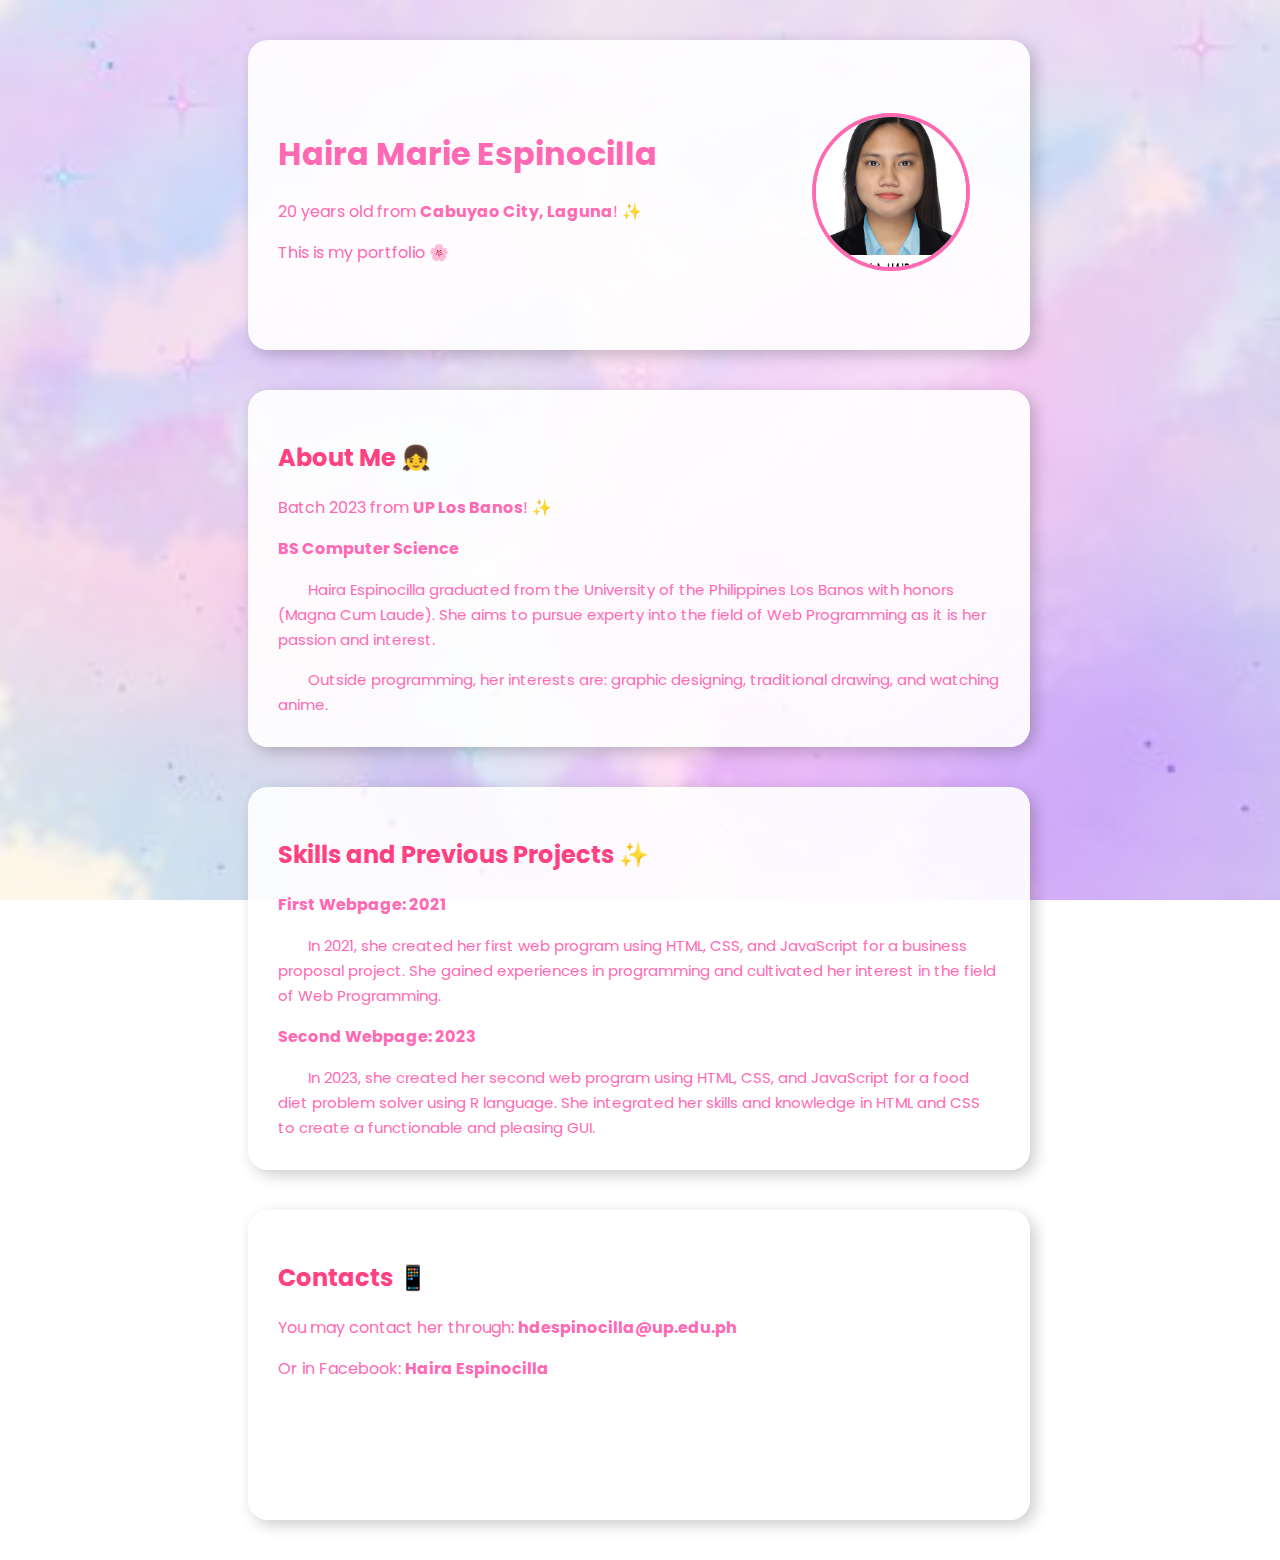
==== EspinocillaHTML/Exercise1.html @ 1c54778d "Add files via upload" ====
<!DOCTYPE html>
<html>
    <title> My Portfolio </title>
    <head>
        <style>
            body {
              background-image: url('pinkBG.png');
            }
        </style> 
        <link rel = "stylesheet" href = "Exercise1.css">
        <style>
            body {
              background-image: url('pinkBG.jpg');
              background-repeat: no-repeat;
               background-attachment: fixed;
              background-size: 100% 100%;
              margin-left: 248px;
              margin-right:250px;
            }
        </style> 
    </head>
        <body>
            <div class="container profile-container">
                <div class="profile-text">
                    <h1>Haira Marie Espinocilla</h1>
                    <p>20 years old from <b>Cabuyao City, Laguna</b>! ✨</p>
                    <p>This is my portfolio 🌸</p>
                </div>
                <div class="profile-image">
                    <img src="myPhoto.jpg" alt="myPic">
                </div>
            </div>

            <div class="container info-container">
                <h2> About Me 👧</h2>
                <p> Batch 2023 from <b>UP Los Banos</b>! ✨</p>
                <p> <b>BS Computer Science</b></p>
                <p2> Haira Espinocilla graduated from the University of the Philippines Los Banos with honors (Magna Cum Laude). She aims to pursue experty into the field of Web Programming as it is her passion and interest.</p>
                <p2> Outside programming, her interests are: graphic designing, traditional drawing, and watching anime.</p2>
            </div>

            <div class="container info-container">
                <h2> Skills and Previous Projects ✨</h2>
                <p> <b>First Webpage: 2021</b></p>
                <p2> In 2021, she created her first web program using HTML, CSS, and JavaScript for a business proposal project. She gained experiences in programming and cultivated her interest in the field of Web Programming.</p2>
                <p> <b>Second Webpage: 2023</b></p>
                <p2> In 2023, she created her second web program using HTML, CSS, and JavaScript for a food diet problem solver using R language. She integrated her skills and knowledge in HTML and CSS to create a functionable and pleasing GUI.</p2>
            </div>

            <div class="container info-container">
                <h2> Contacts 📱</h2>
                <p> You may contact her through: <b>hdespinocilla@up.edu.ph</b></p>
                <p> Or in Facebook: <b> Haira Espinocilla</b></p>
        </body>
</html>
---- EspinocillaHTML/Exercise1.css ----
@import url('https://fonts.googleapis.com/css2?family=Poppins:wght@300;400;700&display=swap');

body {
    /*background-color: #ffecf2; */
    font-family: "Poppins", sans-serif;
    text-align: center;
    color: #ff69b4;
    margin: 0;
    padding: 0;
}

.container {
    max-width: 900px;
    margin: 40px auto;
    padding: 20px;
    background: rgba(255, 255, 255, 0.9);
    border-radius: 20px;
    box-shadow: 5px 5px 15px rgba(0, 0, 0, 0.2);
}

.profile-container {
    display: flex;
    align-items: center;
    justify-content: space-between;
    text-align: left;
    padding: 30px;
    min-height: 250px;
}

.profile-text {
    width: 60%;
    padding-right: 20px;
}

.profile-image {
    width: 40%;
    text-align: right;
}

.profile-image img {
    width: 150px;
    height: 150px;
    border-radius: 50%;
    border: 4px solid #ff69b4;
    object-fit: cover;
}

.info-container {
    text-align: left;
    padding: 30px;
    min-height: 250px; 
}

.info-container h2 {
    text-align: left;
    color: #ff4081;
    margin-top: 20px;
}

p2 {
    color: #ff69b4;
    font-family: "Poppins", sans-serif;
    margin: 30px;
    font-size: 15px;
}

p3 {
    color: #ff69b4;
    font-family: "Poppins", sans-serif;
    margin-top: 0px;
    font-size: 15px;
}

img {
    margin: 30px;
}
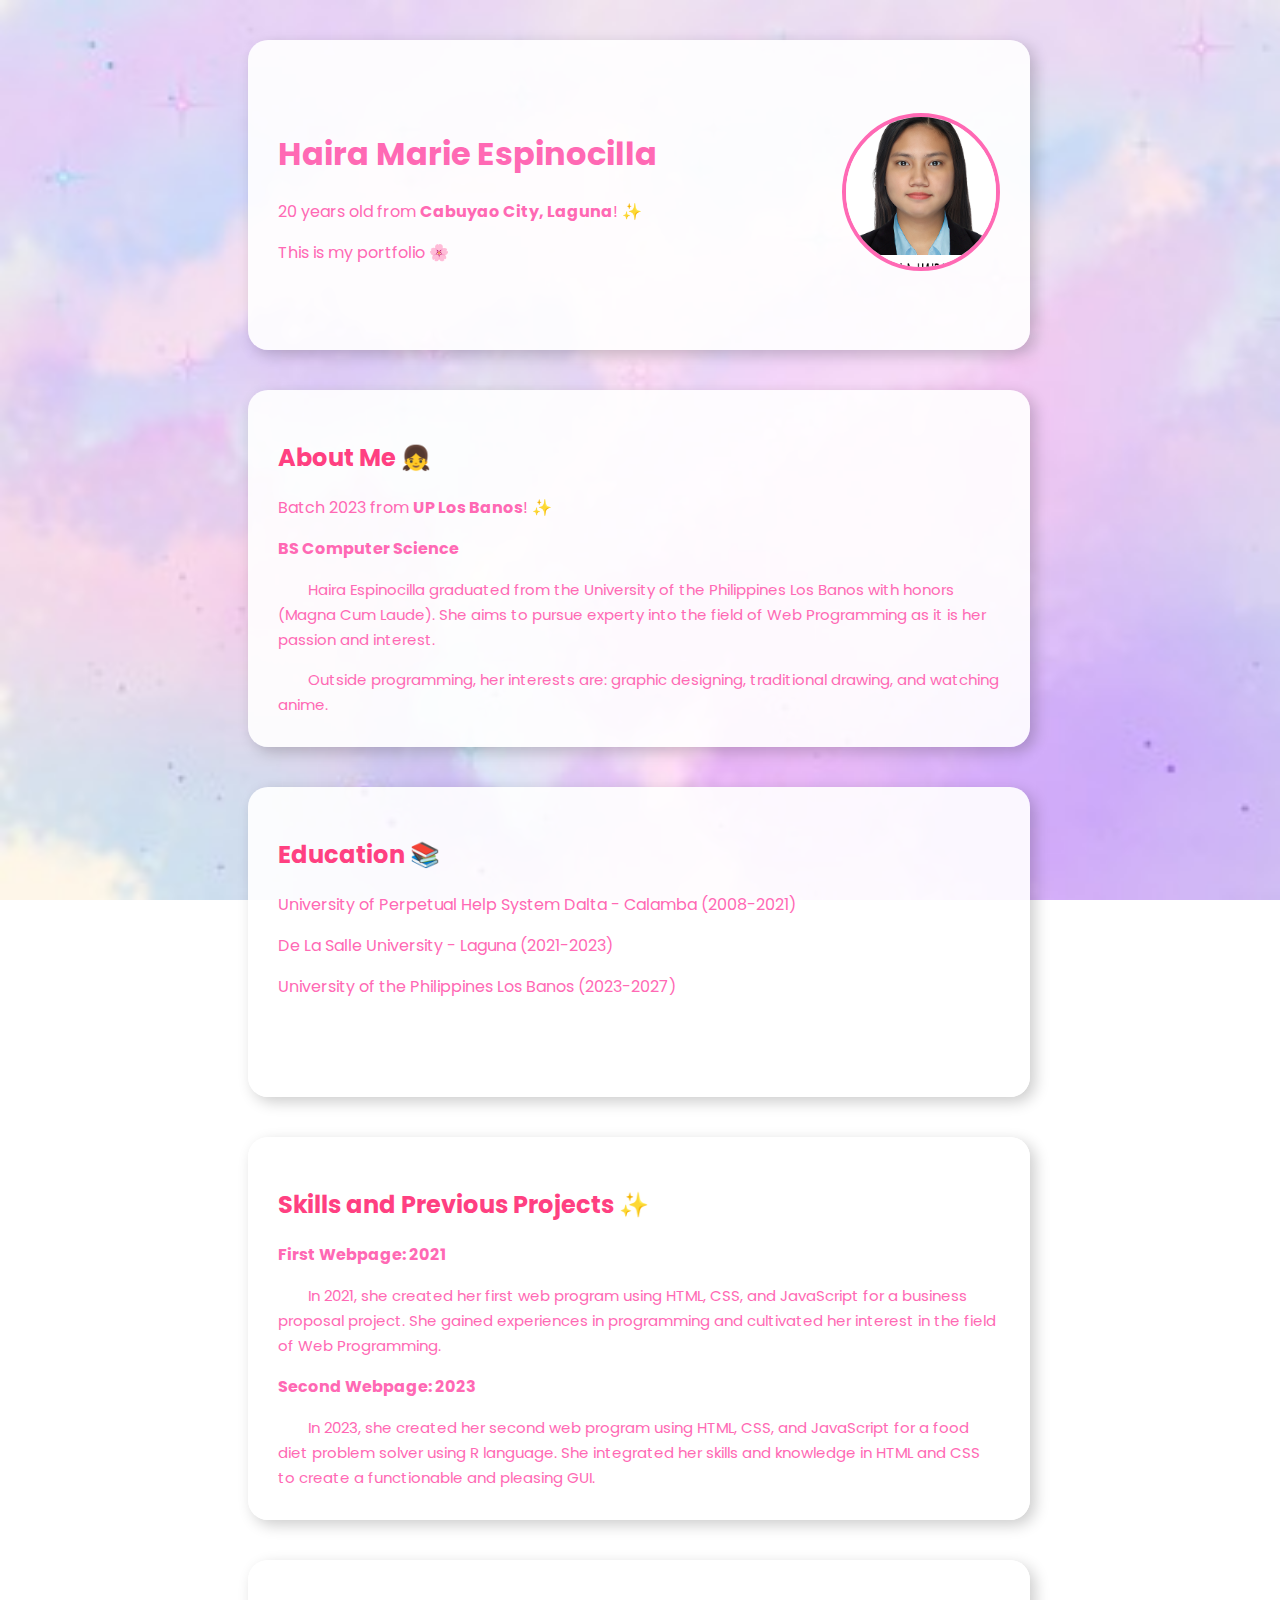
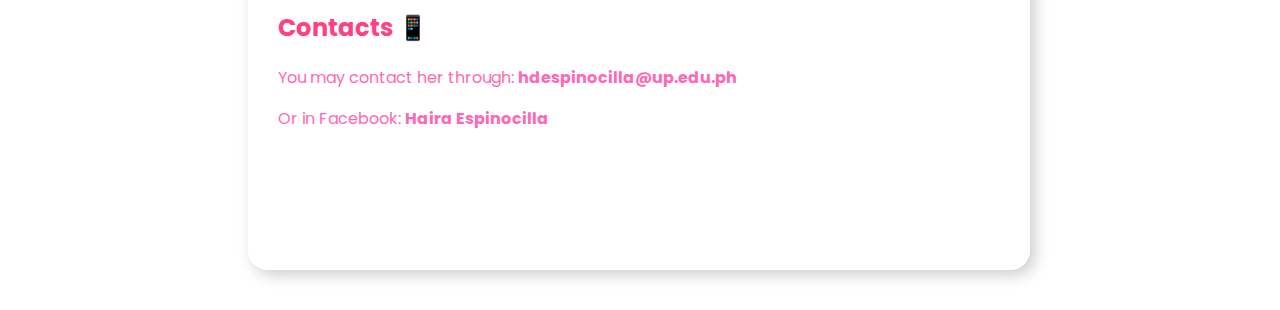
==== commit 4621d74e: "Update Exercise1.html" ====
--- a/EspinocillaHTML/Exercise1.html
+++ b/EspinocillaHTML/Exercise1.html
@@ -40,6 +40,13 @@
             </div>
 
             <div class="container info-container">
+                <h2> Education 📚</h2>
+                <p> University of Perpetual Help System Dalta - Calamba (2008-2021)</p>
+                <p> De La Salle University - Laguna (2021-2023)</p>
+                <p> University of the Philippines Los Banos (2023-2027)</p>
+            </div>
+
+            <div class="container info-container">
                 <h2> Skills and Previous Projects ✨</h2>
                 <p> <b>First Webpage: 2021</b></p>
                 <p2> In 2021, she created her first web program using HTML, CSS, and JavaScript for a business proposal project. She gained experiences in programming and cultivated her interest in the field of Web Programming.</p2>
@@ -52,4 +59,4 @@
                 <p> You may contact her through: <b>hdespinocilla@up.edu.ph</b></p>
                 <p> Or in Facebook: <b> Haira Espinocilla</b></p>
         </body>
-</html>+</html>
--- a/EspinocillaHTML/Exercise1.css
+++ b/EspinocillaHTML/Exercise1.css
@@ -71,6 +71,3 @@
     font-size: 15px;
 }
 
-img {
-    margin: 30px;
-}
